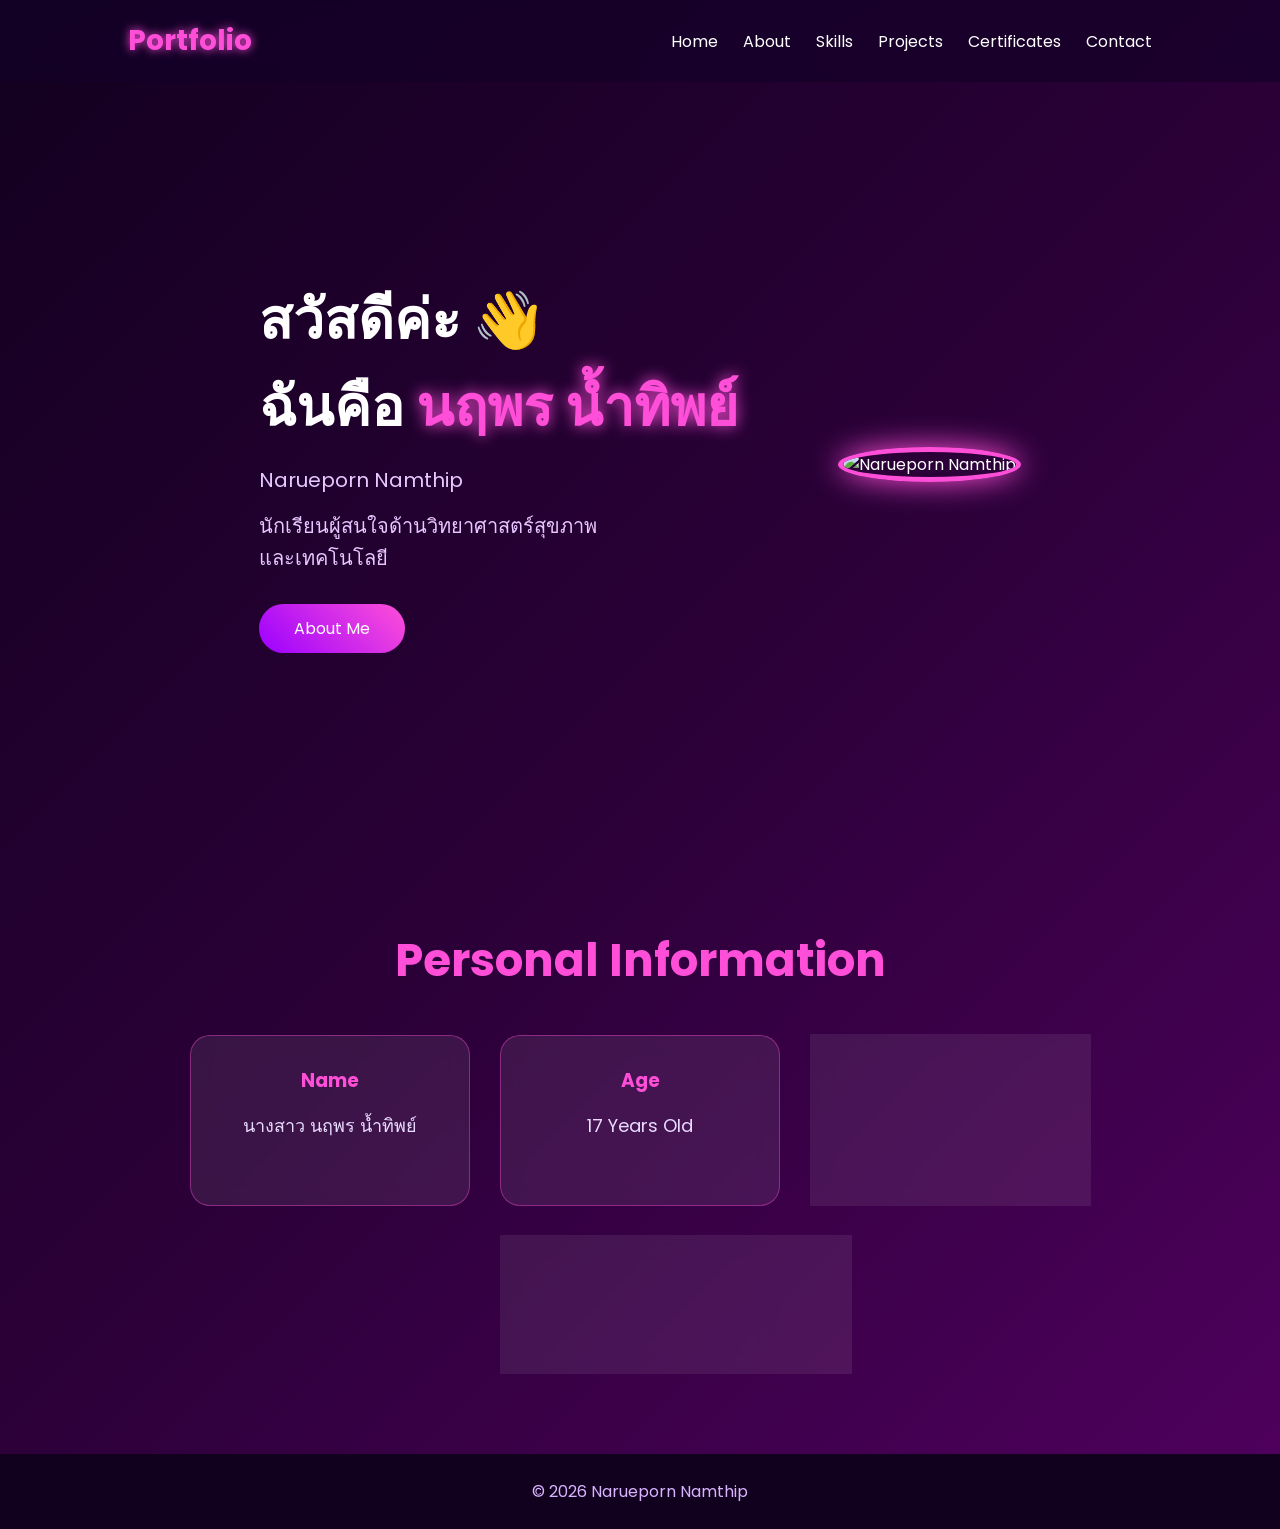
==== index.html @ ae6955fe "Create index.html" ====
<!DOCTYPE html>
<html lang="th">
<head>
    <meta charset="UTF-8">
    <meta name="viewport" content="width=device-width, initial-scale=1.0">
    <title>Portfolio | Narueporn Namthip</title>
    <!-- Google Font -->
    <link href="https://fonts.googleapis.com/css2?family=Poppins:wght@300;400;600;700&display=swap" rel="stylesheet">
    <!-- CSS -->
    <link rel="stylesheet" href="css/style.css">
</head>
<body>
<header>
    <nav>
        <h2 class="logo">
            Portfolio
        </h2>
        <ul>
            <li>
                <a href="index.html">Home</a>
            </li>
            <li>
                <a href="about.html">About</a>
            </li>
            <li>
                <a href="skills.html">Skills</a>
            </li>
            <li>
                <a href="projects.html">Projects</a>
            </li>
            <li>
                <a href="certificates.html">Certificates</a>
            </li>
            <li>
                <a href="contact.html">Contact</a>
            </li>
        </ul>
    </nav>
</header>
<section class="hero">
    <div class="hero-text">
        <h1>
            สวัสดีค่ะ 👋
            <br>
            ฉันคือ
            <span>
                นฤพร น้ำทิพย์
            </span>
        </h1>
        <p>
            Narueporn Namthip
        </p>
        <p>
            นักเรียนผู้สนใจด้านวิทยาศาสตร์สุขภาพ
            <br>
            และเทคโนโลยี
        </p>
        <a href="about.html" class="btn">
            About Me
        </a>
    </div>
    <div class="hero-image">
        <img src="images/profile.jpg"
             alt="Narueporn Namthip">
    </div>
</section>
<section class="content">
    <h1>
        Personal Information
    </h1>
    <div class="cards">
        <div class="card">
            <h3>
                Name
            </h3>
            <p>
                นางสาว นฤพร น้ำทิพย์
            </p>
        </div>
        <div class="card">
            <h3>
                Age
            </h3>
            <p>
                17 Years Old
            </p>
        </div>
        <div class="card">
            <h3>
                Education Goal
            </h3>
            <p>
                คณะสหเวชศาสตร์
                <br>
                สาขารังสี
            </p>
        </div>
        <div class="card">
            <h3>
                Email
            </h3>
            <p>
                naruepornnamthip1234@gmail.com
            </p>
        </div>
    </div>
</section>
<footer>
    <p>
        © 2026 Narueporn Namthip
    </p>
</footer>
</body>
</html>
---- css/style.css ----
/* =========================
   Global Setting
========================= */

*{
    margin:0;
    padding:0;
    box-sizing:border-box;
    font-family:'Poppins', Arial, sans-serif;
}


body{

    background:
    linear-gradient(135deg,#12001f,#2b0038,#50005e);

    color:white;

    min-height:100vh;

}



/* =========================
   Navigation Bar
========================= */

header{

    background:rgba(20,0,40,0.7);

    backdrop-filter:blur(10px);

    position:sticky;

    top:0;

    z-index:100;

}



nav{

    display:flex;

    justify-content:space-between;

    align-items:center;

    padding:20px 10%;

}



.logo{

    font-size:28px;

    font-weight:bold;

    color:#ff4fd8;

    text-shadow:
    0 0 10px #ff4fd8;

}



nav ul{

    display:flex;

    gap:25px;

    list-style:none;

}



nav ul li a{

    color:white;

    text-decoration:none;

    font-size:16px;

    transition:.3s;

}



nav ul li a:hover{

    color:#ff4fd8;

    text-shadow:
    0 0 10px #ff4fd8;

}



/* =========================
   Home Page
========================= */


.hero{

    min-height:85vh;

    display:flex;

    justify-content:center;

    align-items:center;

    gap:100px;

    padding:50px 10%;

}



.hero-text h1{

    font-size:55px;

}



.hero-text span{

    color:#ff4fd8;

    text-shadow:
    0 0 15px #ff4fd8;

}



.hero-text p{

    margin-top:15px;

    font-size:20px;

    color:#e6c7ff;

}



.btn{

    display:inline-block;

    margin-top:30px;

    padding:12px 35px;

    border-radius:30px;

    background:

    linear-gradient(
    45deg,
    #9b00ff,
    #ff4fd8
    );

    color:white;

    text-decoration:none;

    transition:.3s;

}



.btn:hover{

    transform:translateY(-5px);

    box-shadow:

    0 0 25px #ff4fd8;

}




/* Profile Image */


.hero-image img{

    width:280px;

    height:280px;

    border-radius:50%;

    object-fit:cover;

    border:5px solid #ff4fd8;


    box-shadow:

    0 0 30px #ff4fd8;

}



/* =========================
   Content Pages
========================= */


.content{

    padding:80px 10%;

    text-align:center;

}



.content h1{

    font-size:45px;

    margin-bottom:30px;

    color:#ff4fd8;

}



.content p{

    font-size:18px;

    line-height:1.8;

    color:#eadcff;

}



/* =========================
   Cards
========================= */


.cards{

    display:flex;

    justify-content:center;

    flex-wrap:wrap;

    gap:30px;

    margin-top:40px;

}



.card{

    width:280px;

    padding:30px;

    background:

    rgba(255,255,255,0.08);


    border-radius:20px;


    border:

    1px solid rgba(255,79,216,0.4);


    backdrop-filter:blur(10px);


    transition:.3s;


}



.card h3{

    color:#ff4fd8;

    margin-bottom:15px;

}



.card:hover{


    transform:translateY(-10px);


    box-shadow:

    0 0 25px #9b00ff;


}



/* =========================
   Certificate Image
========================= */


.certificate img{

    width:300px;

    border-radius:15px;

    margin:20px;

    border:3px solid #ff4fd8;

}



/* =========================
   Contact
========================= */


.contact-box{

    margin:auto;

    max-width:500px;

    padding:30px;


    background:

    rgba(255,255,255,.08);


    border-radius:20px;


}



.contact-box a{

    color:#ff4fd8;

    text-decoration:none;

}




/* =========================
   Footer
========================= */


footer{

    text-align:center;

    padding:25px;

    background:#12001f;

    color:#d8b4ff;

}



/* =========================
   Responsive Mobile
========================= */


@media(max-width:768px){


nav{

    flex-direction:column;

}


nav ul{

    margin-top:20px;

    flex-wrap:wrap;

    justify-content:center;

}



.hero{

    flex-direction:column;

    text-align:center;

}



.hero-text h1{

    font-size:40px;

}


.cards{

    flex-direction:column;

    align-items:center;

}


}
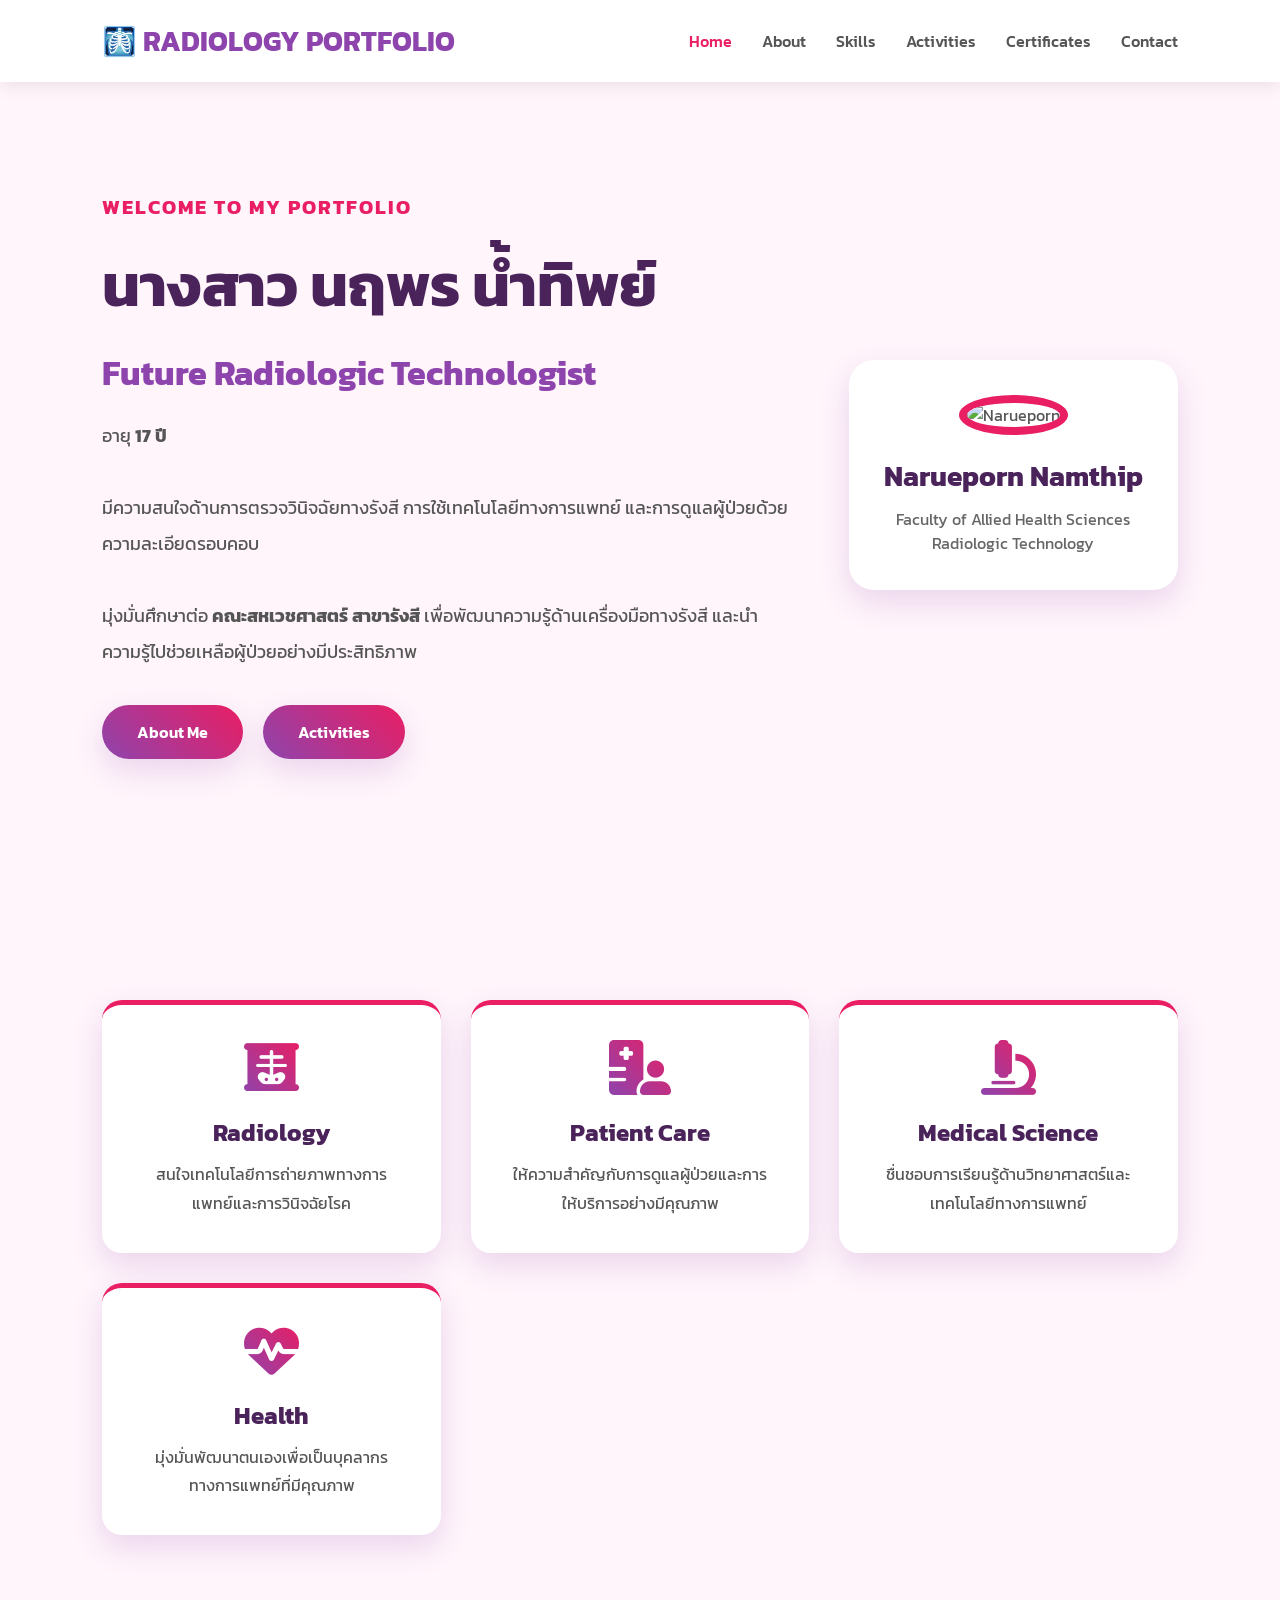
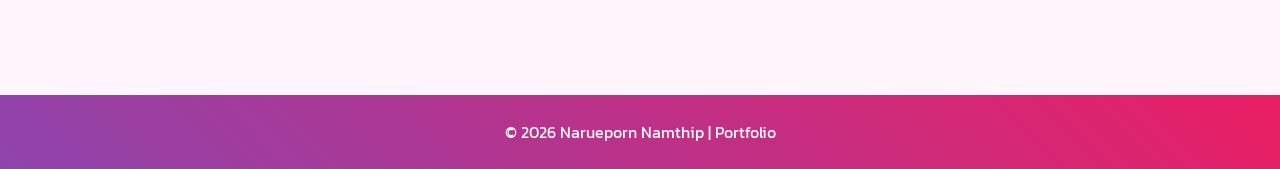
==== commit d8bf3f59: "Update index.html" ====
--- a/index.html
+++ b/index.html
@@ -1,114 +1,200 @@
 <!DOCTYPE html>
 <html lang="th">
+
 <head>
-    <meta charset="UTF-8">
-    <meta name="viewport" content="width=device-width, initial-scale=1.0">
-    <title>Portfolio | Narueporn Namthip</title>
-    <!-- Google Font -->
-    <link href="https://fonts.googleapis.com/css2?family=Poppins:wght@300;400;600;700&display=swap" rel="stylesheet">
-    <!-- CSS -->
-    <link rel="stylesheet" href="css/style.css">
+
+<meta charset="UTF-8">
+<meta name="viewport" content="width=device-width, initial-scale=1.0">
+
+<title>Narueporn Portfolio</title>
+
+<link rel="preconnect" href="https://fonts.googleapis.com">
+
+<link href="https://fonts.googleapis.com/css2?family=Kanit:wght@300;400;600;700&display=swap" rel="stylesheet">
+
+<link rel="stylesheet"
+href="https://cdnjs.cloudflare.com/ajax/libs/font-awesome/6.7.2/css/all.min.css">
+
+<link rel="stylesheet"
+href="css/style.css">
+
 </head>
+
 <body>
+
 <header>
-    <nav>
-        <h2 class="logo">
-            Portfolio
-        </h2>
-        <ul>
-            <li>
-                <a href="index.html">Home</a>
-            </li>
-            <li>
-                <a href="about.html">About</a>
-            </li>
-            <li>
-                <a href="skills.html">Skills</a>
-            </li>
-            <li>
-                <a href="projects.html">Projects</a>
-            </li>
-            <li>
-                <a href="certificates.html">Certificates</a>
-            </li>
-            <li>
-                <a href="contact.html">Contact</a>
-            </li>
-        </ul>
-    </nav>
+
+<nav>
+
+<div class="logo">
+
+🩻 RADIOLOGY PORTFOLIO
+
+</div>
+
+<ul>
+
+<li><a href="index.html" class="active">Home</a></li>
+
+<li><a href="about.html">About</a></li>
+
+<li><a href="skills.html">Skills</a></li>
+
+<li><a href="projects.html">Activities</a></li>
+
+<li><a href="certificates.html">Certificates</a></li>
+
+<li><a href="contact.html">Contact</a></li>
+
+</ul>
+
+</nav>
+
 </header>
+
 <section class="hero">
-    <div class="hero-text">
-        <h1>
-            สวัสดีค่ะ 👋
-            <br>
-            ฉันคือ
-            <span>
-                นฤพร น้ำทิพย์
-            </span>
-        </h1>
-        <p>
-            Narueporn Namthip
-        </p>
-        <p>
-            นักเรียนผู้สนใจด้านวิทยาศาสตร์สุขภาพ
-            <br>
-            และเทคโนโลยี
-        </p>
-        <a href="about.html" class="btn">
-            About Me
-        </a>
-    </div>
-    <div class="hero-image">
-        <img src="images/profile.jpg"
-             alt="Narueporn Namthip">
-    </div>
+
+<div class="left">
+
+<h3>WELCOME TO MY PORTFOLIO</h3>
+
+<h1>นางสาว นฤพร น้ำทิพย์</h1>
+
+<h2>Future Radiologic Technologist</h2>
+
+<p>
+
+อายุ <strong>17 ปี</strong>
+
+<br><br>
+
+มีความสนใจด้านการตรวจวินิจฉัยทางรังสี
+การใช้เทคโนโลยีทางการแพทย์
+และการดูแลผู้ป่วยด้วยความละเอียดรอบคอบ
+
+<br><br>
+
+มุ่งมั่นศึกษาต่อ
+
+<strong>คณะสหเวชศาสตร์ สาขารังสี</strong>
+
+เพื่อพัฒนาความรู้ด้านเครื่องมือทางรังสี
+และนำความรู้ไปช่วยเหลือผู้ป่วยอย่างมีประสิทธิภาพ
+
+</p>
+
+<div class="button">
+
+<a href="about.html">
+
+About Me
+
+</a>
+
+<a href="projects.html">
+
+Activities
+
+</a>
+
+</div>
+
+</div>
+
+<div class="right">
+
+<div class="profile-card">
+
+<img src="images/profile.jpg" alt="Narueporn">
+
+<h3>Narueporn Namthip</h3>
+
+<p>
+
+Faculty of Allied Health Sciences
+
+<br>
+
+Radiologic Technology
+
+</p>
+
+</div>
+
+</div>
+
 </section>
-<section class="content">
-    <h1>
-        Personal Information
-    </h1>
-    <div class="cards">
-        <div class="card">
-            <h3>
-                Name
-            </h3>
-            <p>
-                นางสาว นฤพร น้ำทิพย์
-            </p>
-        </div>
-        <div class="card">
-            <h3>
-                Age
-            </h3>
-            <p>
-                17 Years Old
-            </p>
-        </div>
-        <div class="card">
-            <h3>
-                Education Goal
-            </h3>
-            <p>
-                คณะสหเวชศาสตร์
-                <br>
-                สาขารังสี
-            </p>
-        </div>
-        <div class="card">
-            <h3>
-                Email
-            </h3>
-            <p>
-                naruepornnamthip1234@gmail.com
-            </p>
-        </div>
-    </div>
+
+<section class="cards">
+
+<div class="card">
+
+<i class="fa-solid fa-x-ray"></i>
+
+<h2>Radiology</h2>
+
+<p>
+
+สนใจเทคโนโลยีการถ่ายภาพทางการแพทย์และการวินิจฉัยโรค
+
+</p>
+
+</div>
+
+<div class="card">
+
+<i class="fa-solid fa-hospital-user"></i>
+
+<h2>Patient Care</h2>
+
+<p>
+
+ให้ความสำคัญกับการดูแลผู้ป่วยและการให้บริการอย่างมีคุณภาพ
+
+</p>
+
+</div>
+
+<div class="card">
+
+<i class="fa-solid fa-microscope"></i>
+
+<h2>Medical Science</h2>
+
+<p>
+
+ชื่นชอบการเรียนรู้ด้านวิทยาศาสตร์และเทคโนโลยีทางการแพทย์
+
+</p>
+
+</div>
+
+<div class="card">
+
+<i class="fa-solid fa-heart-pulse"></i>
+
+<h2>Health</h2>
+
+<p>
+
+มุ่งมั่นพัฒนาตนเองเพื่อเป็นบุคลากรทางการแพทย์ที่มีคุณภาพ
+
+</p>
+
+</div>
+
 </section>
+
 <footer>
-    <p>
-        © 2026 Narueporn Namthip
-    </p>
+
+<p>
+
+© 2026 Narueporn Namthip | Portfolio
+
+</p>
+
 </footer>
+
 </body>
+
 </html>
--- a/css/style.css
+++ b/css/style.css
@@ -1,473 +1,854 @@
-/* =========================
-   Global Setting
-========================= */
+/*======================================
+        GOOGLE FONT
+======================================*/
+
+@import url('https://fonts.googleapis.com/css2?family=Kanit:wght@300;400;500;700&display=swap');
+
+/*======================================
+            COLOR
+======================================*/
+
+:root{
+
+--primary:#8E44AD;
+
+--secondary:#E91E63;
+
+--light:#FFF5FB;
+
+--white:#ffffff;
+
+--dark:#4A235A;
+
+--text:#555;
+
+--shadow:0 12px 30px rgba(142,68,173,.18);
+
+}
+
+/*======================================
+            RESET
+======================================*/
 
 *{
-    margin:0;
-    padding:0;
-    box-sizing:border-box;
-    font-family:'Poppins', Arial, sans-serif;
-}
-
+
+margin:0;
+
+padding:0;
+
+box-sizing:border-box;
+
+font-family:'Kanit',sans-serif;
+
+}
+
+html{
+
+scroll-behavior:smooth;
+
+}
 
 body{
 
-    background:
-    linear-gradient(135deg,#12001f,#2b0038,#50005e);
-
-    color:white;
-
-    min-height:100vh;
-
-}
-
-
-
-/* =========================
-   Navigation Bar
-========================= */
+background:var(--light);
+
+color:var(--text);
+
+}
+
+/*======================================
+            NAVBAR
+======================================*/
 
 header{
 
-    background:rgba(20,0,40,0.7);
-
-    backdrop-filter:blur(10px);
-
-    position:sticky;
-
-    top:0;
-
-    z-index:100;
-
-}
-
-
+position:fixed;
+
+top:0;
+
+left:0;
+
+width:100%;
+
+z-index:999;
+
+background:rgba(255,255,255,.95);
+
+backdrop-filter:blur(12px);
+
+box-shadow:0 5px 15px rgba(0,0,0,.08);
+
+}
 
 nav{
 
-    display:flex;
-
-    justify-content:space-between;
-
-    align-items:center;
-
-    padding:20px 10%;
-
-}
-
-
+display:flex;
+
+justify-content:space-between;
+
+align-items:center;
+
+padding:20px 8%;
+
+}
 
 .logo{
 
-    font-size:28px;
-
-    font-weight:bold;
-
-    color:#ff4fd8;
-
-    text-shadow:
-    0 0 10px #ff4fd8;
-
-}
-
-
+font-size:28px;
+
+font-weight:700;
+
+color:var(--primary);
+
+}
 
 nav ul{
 
-    display:flex;
-
-    gap:25px;
-
-    list-style:none;
-
-}
-
-
-
-nav ul li a{
-
-    color:white;
-
-    text-decoration:none;
-
-    font-size:16px;
-
-    transition:.3s;
-
-}
-
-
-
-nav ul li a:hover{
-
-    color:#ff4fd8;
-
-    text-shadow:
-    0 0 10px #ff4fd8;
-
-}
-
-
-
-/* =========================
-   Home Page
-========================= */
-
+display:flex;
+
+gap:30px;
+
+list-style:none;
+
+}
+
+nav a{
+
+text-decoration:none;
+
+color:#555;
+
+font-weight:500;
+
+transition:.3s;
+
+}
+
+nav a:hover,
+
+nav a.active{
+
+color:var(--secondary);
+
+}
+
+/*======================================
+            HERO
+======================================*/
 
 .hero{
 
-    min-height:85vh;
-
-    display:flex;
-
-    justify-content:center;
-
-    align-items:center;
-
-    gap:100px;
-
-    padding:50px 10%;
-
-}
-
-
-
-.hero-text h1{
-
-    font-size:55px;
-
-}
-
-
-
-.hero-text span{
-
-    color:#ff4fd8;
-
-    text-shadow:
-    0 0 15px #ff4fd8;
-
-}
-
-
-
-.hero-text p{
-
-    margin-top:15px;
-
-    font-size:20px;
-
-    color:#e6c7ff;
-
-}
-
-
-
-.btn{
-
-    display:inline-block;
-
-    margin-top:30px;
-
-    padding:12px 35px;
-
-    border-radius:30px;
-
-    background:
-
-    linear-gradient(
-    45deg,
-    #9b00ff,
-    #ff4fd8
-    );
-
-    color:white;
-
-    text-decoration:none;
-
-    transition:.3s;
-
-}
-
-
-
-.btn:hover{
-
-    transform:translateY(-5px);
-
-    box-shadow:
-
-    0 0 25px #ff4fd8;
-
-}
-
-
-
-
-/* Profile Image */
-
-
-.hero-image img{
-
-    width:280px;
-
-    height:280px;
-
-    border-radius:50%;
-
-    object-fit:cover;
-
-    border:5px solid #ff4fd8;
-
-
-    box-shadow:
-
-    0 0 30px #ff4fd8;
-
-}
-
-
-
-/* =========================
-   Content Pages
-========================= */
-
-
-.content{
-
-    padding:80px 10%;
-
-    text-align:center;
-
-}
-
-
-
-.content h1{
-
-    font-size:45px;
-
-    margin-bottom:30px;
-
-    color:#ff4fd8;
-
-}
-
-
-
-.content p{
-
-    font-size:18px;
-
-    line-height:1.8;
-
-    color:#eadcff;
-
-}
-
-
-
-/* =========================
-   Cards
-========================= */
-
+min-height:100vh;
+
+display:flex;
+
+justify-content:space-between;
+
+align-items:center;
+
+padding:130px 8% 80px;
+
+gap:60px;
+
+}
+
+.left{
+
+flex:1;
+
+}
+
+.left h3{
+
+color:var(--secondary);
+
+letter-spacing:2px;
+
+font-size:20px;
+
+}
+
+.left h1{
+
+font-size:60px;
+
+margin:18px 0;
+
+color:var(--dark);
+
+}
+
+.left h2{
+
+font-size:34px;
+
+color:var(--primary);
+
+margin-bottom:20px;
+
+}
+
+.left p{
+
+font-size:18px;
+
+line-height:2;
+
+margin-bottom:35px;
+
+}
+
+.button{
+
+display:flex;
+
+gap:20px;
+
+}
+
+.button a{
+
+padding:15px 35px;
+
+text-decoration:none;
+
+background:linear-gradient(45deg,var(--primary),var(--secondary));
+
+color:white;
+
+border-radius:50px;
+
+font-weight:600;
+
+transition:.35s;
+
+box-shadow:var(--shadow);
+
+}
+
+.button a:hover{
+
+transform:translateY(-5px);
+
+}
+
+/*======================================
+        PROFILE CARD
+======================================*/
+
+.profile-card{
+
+background:white;
+
+padding:35px;
+
+border-radius:25px;
+
+text-align:center;
+
+box-shadow:var(--shadow);
+
+transition:.4s;
+
+}
+
+.profile-card:hover{
+
+transform:translateY(-10px);
+
+}
+
+.profile-card img{
+
+width:280px;
+
+height:280px;
+
+object-fit:cover;
+
+border-radius:50%;
+
+border:8px solid var(--secondary);
+
+margin-bottom:20px;
+
+transition:.35s;
+
+}
+
+.profile-card img:hover{
+
+transform:scale(1.05);
+
+}
+
+.profile-card h3{
+
+font-size:28px;
+
+color:var(--dark);
+
+}
+
+.profile-card p{
+
+color:#666;
+
+margin-top:10px;
+
+}
+
+/*======================================
+            TITLE
+======================================*/
+
+.title{
+
+text-align:center;
+
+margin-bottom:60px;
+
+}
+
+.title h1{
+
+font-size:48px;
+
+color:var(--dark);
+
+}
+
+.line{
+
+width:120px;
+
+height:5px;
+
+background:linear-gradient(90deg,var(--primary),var(--secondary));
+
+margin:15px auto;
+
+border-radius:20px;
+
+}
+/*======================================
+            CARDS
+======================================*/
 
 .cards{
 
-    display:flex;
-
-    justify-content:center;
-
-    flex-wrap:wrap;
-
-    gap:30px;
-
-    margin-top:40px;
-
-}
-
-
+padding:100px 8%;
+
+display:grid;
+
+grid-template-columns:repeat(auto-fit,minmax(250px,1fr));
+
+gap:30px;
+
+}
 
 .card{
 
-    width:280px;
-
-    padding:30px;
-
-    background:
-
-    rgba(255,255,255,0.08);
-
-
-    border-radius:20px;
-
-
-    border:
-
-    1px solid rgba(255,79,216,0.4);
-
-
-    backdrop-filter:blur(10px);
-
-
-    transition:.3s;
-
-
-}
-
-
-
-.card h3{
-
-    color:#ff4fd8;
-
-    margin-bottom:15px;
-
-}
-
-
+background:var(--white);
+
+padding:35px;
+
+border-radius:20px;
+
+text-align:center;
+
+box-shadow:var(--shadow);
+
+transition:.35s;
+
+border-top:5px solid var(--secondary);
+
+}
 
 .card:hover{
 
-
-    transform:translateY(-10px);
-
-
-    box-shadow:
-
-    0 0 25px #9b00ff;
-
-
-}
-
-
-
-/* =========================
-   Certificate Image
-========================= */
-
-
-.certificate img{
-
-    width:300px;
-
-    border-radius:15px;
-
-    margin:20px;
-
-    border:3px solid #ff4fd8;
-
-}
-
-
-
-/* =========================
-   Contact
-========================= */
-
+transform:translateY(-10px);
+
+}
+
+.card i{
+
+font-size:55px;
+
+background:linear-gradient(45deg,var(--primary),var(--secondary));
+
+-webkit-background-clip:text;
+
+-webkit-text-fill-color:transparent;
+
+margin-bottom:20px;
+
+}
+
+.card h2{
+
+color:var(--dark);
+
+margin-bottom:10px;
+
+}
+
+.card p{
+
+line-height:1.8;
+
+}
+
+/*======================================
+            ABOUT
+======================================*/
+
+.about-page{
+
+padding:130px 8%;
+
+display:grid;
+
+grid-template-columns:340px 1fr;
+
+gap:60px;
+
+align-items:center;
+
+}
+
+.about-image{
+
+text-align:center;
+
+}
+
+.about-image img{
+
+width:300px;
+
+height:300px;
+
+object-fit:cover;
+
+border-radius:20px;
+
+border:6px solid var(--secondary);
+
+box-shadow:var(--shadow);
+
+}
+
+.about-image h2{
+
+margin-top:20px;
+
+color:var(--dark);
+
+}
+
+.about-detail h1{
+
+font-size:45px;
+
+color:var(--dark);
+
+margin-bottom:15px;
+
+}
+
+.about-detail p{
+
+line-height:2;
+
+margin-bottom:18px;
+
+}
+
+/*======================================
+            SKILLS
+======================================*/
+
+.skills-page{
+
+padding:130px 8%;
+
+}
+
+.skills-grid{
+
+display:grid;
+
+grid-template-columns:repeat(auto-fit,minmax(250px,1fr));
+
+gap:30px;
+
+}
+
+.skill-box{
+
+background:white;
+
+padding:30px;
+
+border-radius:20px;
+
+text-align:center;
+
+box-shadow:var(--shadow);
+
+transition:.35s;
+
+}
+
+.skill-box:hover{
+
+transform:scale(1.05);
+
+}
+
+.skill-box i{
+
+font-size:50px;
+
+color:var(--primary);
+
+margin-bottom:20px;
+
+}
+
+.skill-box h3{
+
+margin-bottom:15px;
+
+color:var(--dark);
+
+}
+
+/*======================================
+          ACTIVITIES
+======================================*/
+
+.activities{
+
+padding:130px 8%;
+
+}
+
+.activity-grid{
+
+display:grid;
+
+grid-template-columns:repeat(auto-fit,minmax(300px,1fr));
+
+gap:30px;
+
+}
+
+.activity-card{
+
+background:white;
+
+border-radius:20px;
+
+overflow:hidden;
+
+box-shadow:var(--shadow);
+
+transition:.35s;
+
+}
+
+.activity-card:hover{
+
+transform:translateY(-10px);
+
+}
+
+.activity-card img{
+
+width:100%;
+
+height:220px;
+
+object-fit:cover;
+
+}
+
+.activity-card .content{
+
+padding:25px;
+
+}
+
+.activity-card h3{
+
+color:var(--primary);
+
+margin-bottom:10px;
+
+}
+
+/*======================================
+        CERTIFICATES
+======================================*/
+
+.certificates-page{
+
+padding:130px 8%;
+
+}
+
+.certificate-grid{
+
+display:grid;
+
+grid-template-columns:repeat(auto-fit,minmax(300px,1fr));
+
+gap:30px;
+
+}
+
+.certificate-item{
+
+background:white;
+
+border-radius:20px;
+
+overflow:hidden;
+
+box-shadow:var(--shadow);
+
+transition:.35s;
+
+}
+
+.certificate-item:hover{
+
+transform:translateY(-10px);
+
+}
+
+.certificate-item img{
+
+width:100%;
+
+height:220px;
+
+object-fit:cover;
+
+}
+
+.certificate-info{
+
+padding:20px;
+
+text-align:center;
+
+}
+
+.certificate-info h3{
+
+color:var(--primary);
+
+margin-bottom:10px;
+
+}
+
+/*======================================
+            CONTACT
+======================================*/
+
+.contact-page{
+
+padding:130px 8%;
+
+display:grid;
+
+grid-template-columns:350px 1fr;
+
+gap:60px;
+
+align-items:center;
+
+}
+
+.contact-left{
+
+background:white;
+
+padding:35px;
+
+text-align:center;
+
+border-radius:20px;
+
+box-shadow:var(--shadow);
+
+}
+
+.contact-left img{
+
+width:220px;
+
+height:220px;
+
+border-radius:50%;
+
+object-fit:cover;
+
+border:6px solid var(--secondary);
+
+margin-bottom:20px;
+
+}
+
+.contact-right h1{
+
+font-size:45px;
+
+color:var(--dark);
+
+margin-bottom:15px;
+
+}
 
 .contact-box{
 
-    margin:auto;
-
-    max-width:500px;
-
-    padding:30px;
-
-
-    background:
-
-    rgba(255,255,255,.08);
-
-
-    border-radius:20px;
-
-
-}
-
-
+display:flex;
+
+align-items:center;
+
+gap:20px;
+
+background:white;
+
+padding:22px;
+
+margin-bottom:20px;
+
+border-radius:15px;
+
+box-shadow:0 8px 18px rgba(0,0,0,.08);
+
+transition:.3s;
+
+}
+
+.contact-box:hover{
+
+background:linear-gradient(45deg,var(--primary),var(--secondary));
+
+transform:translateX(10px);
+
+}
+
+.contact-box:hover i,
+
+.contact-box:hover h3,
+
+.contact-box:hover p,
+
+.contact-box:hover a{
+
+color:white;
+
+}
+
+.contact-box i{
+
+font-size:30px;
+
+color:var(--primary);
+
+width:40px;
+
+}
 
 .contact-box a{
 
-    color:#ff4fd8;
-
-    text-decoration:none;
-
-}
-
-
-
-
-/* =========================
-   Footer
-========================= */
-
+text-decoration:none;
+
+color:#555;
+
+}
+
+/*======================================
+            FOOTER
+======================================*/
 
 footer{
 
-    text-align:center;
-
-    padding:25px;
-
-    background:#12001f;
-
-    color:#d8b4ff;
-
-}
-
-
-
-/* =========================
-   Responsive Mobile
-========================= */
-
-
-@media(max-width:768px){
-
-
-nav{
-
-    flex-direction:column;
-
-}
-
-
-nav ul{
-
-    margin-top:20px;
-
-    flex-wrap:wrap;
-
-    justify-content:center;
-
-}
-
-
+background:linear-gradient(45deg,var(--primary),var(--secondary));
+
+color:white;
+
+text-align:center;
+
+padding:25px;
+
+margin-top:60px;
+
+}
+
+/*======================================
+          RESPONSIVE
+======================================*/
+
+@media(max-width:900px){
 
 .hero{
 
-    flex-direction:column;
-
-    text-align:center;
-
-}
-
-
-
-.hero-text h1{
-
-    font-size:40px;
-
-}
-
-
-.cards{
-
-    flex-direction:column;
-
-    align-items:center;
-
-}
-
-
-}
+flex-direction:column;
+
+text-align:center;
+
+}
+
+.about-page,
+
+.contact-page{
+
+grid-template-columns:1fr;
+
+text-align:center;
+
+}
+
+.about-image img{
+
+width:240px;
+
+height:240px;
+
+}
+
+.profile-card img{
+
+width:220px;
+
+height:220px;
+
+}
+
+.left h1{
+
+font-size:42px;
+
+}
+
+.left h2{
+
+font-size:28px;
+
+}
+
+.button{
+
+justify-content:center;
+
+flex-wrap:wrap;
+
+}
+
+}
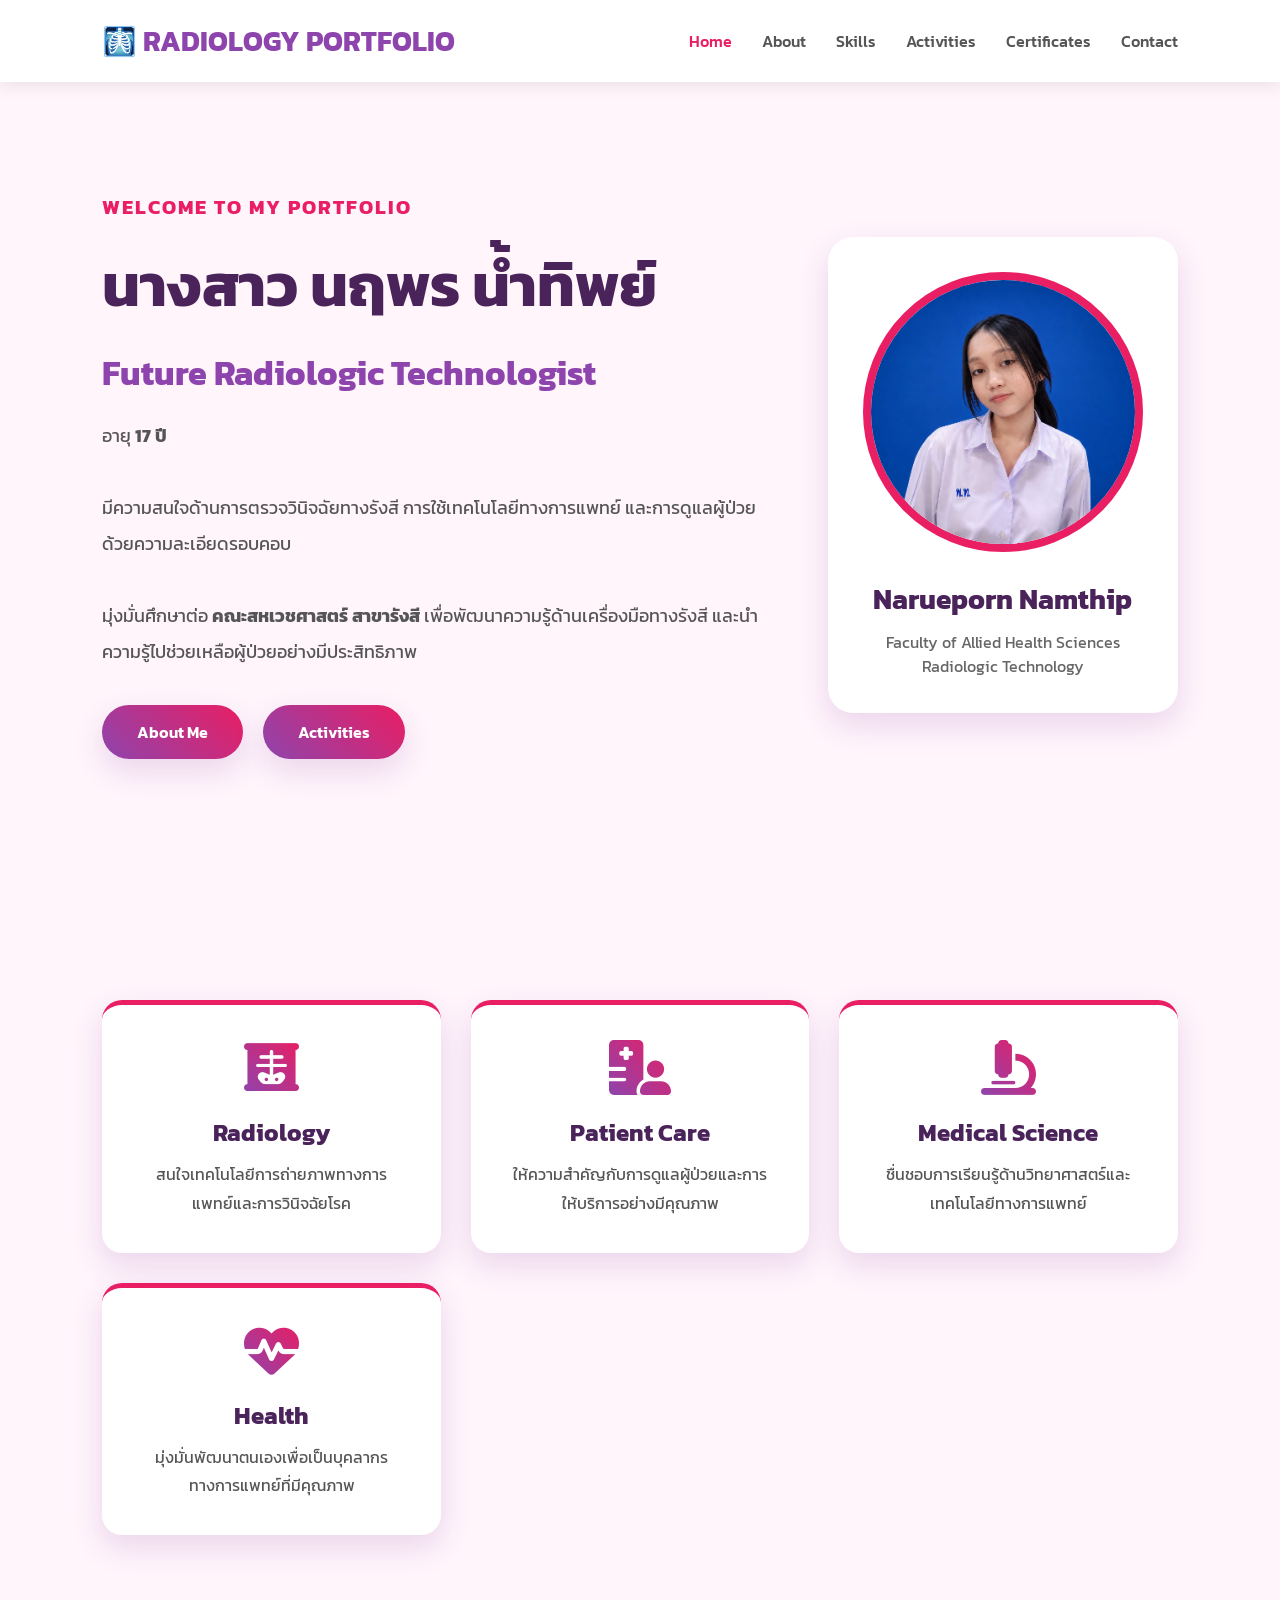
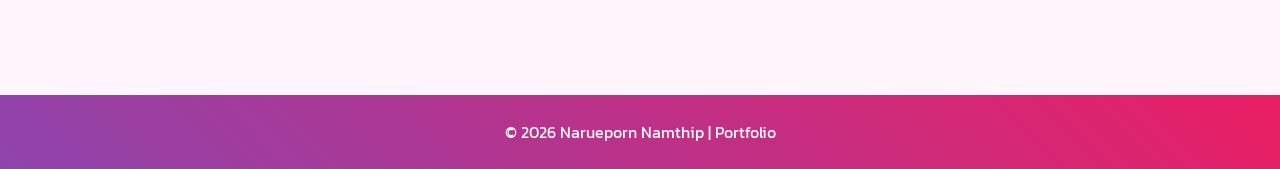
==== commit 1f8daad9: "Update index.html" ====
--- a/index.html
+++ b/index.html
@@ -105,7 +105,7 @@
 
 <div class="profile-card">
 
-<img src="images/profile.jpg" alt="Narueporn">
+<img src="images/91A52E0B-9B85-48AB-AFBC-5EFAFE2E7C11.jpg" alt="Narueporn">
 
 <h3>Narueporn Namthip</h3>
 
--- a/css/style.css
+++ b/css/style.css
@@ -852,3 +852,332 @@
 }
 
 }
+/*======================================
+      MEDICAL ABOUT
+======================================*/
+
+.medical-grid{
+
+display:grid;
+
+grid-template-columns:repeat(auto-fit,minmax(180px,1fr));
+
+gap:20px;
+
+margin-top:40px;
+
+}
+
+.medical-card{
+
+background:white;
+
+padding:25px;
+
+text-align:center;
+
+border-radius:20px;
+
+box-shadow:var(--shadow);
+
+transition:.35s;
+
+border-top:5px solid var(--secondary);
+
+}
+
+.medical-card:hover{
+
+transform:translateY(-10px);
+
+}
+
+.medical-card i{
+
+font-size:45px;
+
+background:linear-gradient(45deg,var(--primary),var(--secondary));
+
+-webkit-background-clip:text;
+
+-webkit-text-fill-color:transparent;
+
+margin-bottom:15px;
+
+}
+
+.medical-card h3{
+
+color:var(--dark);
+
+margin-bottom:10px;
+
+}
+
+.medical-card p{
+
+color:#666;
+
+line-height:1.8;
+
+}
+/*======================================
+        SKILL PROGRESS
+======================================*/
+
+.progress{
+
+width:100%;
+
+height:12px;
+
+background:#f3d7eb;
+
+border-radius:30px;
+
+margin-top:18px;
+
+overflow:hidden;
+
+}
+
+.progress-bar{
+
+height:100%;
+
+background:linear-gradient(90deg,var(--primary),var(--secondary));
+
+border-radius:30px;
+
+position:relative;
+
+transition:1s;
+
+}
+
+.progress-bar span{
+
+position:absolute;
+
+right:8px;
+
+top:-28px;
+
+font-size:14px;
+
+font-weight:600;
+
+color:var(--dark);
+
+}
+/*======================================
+        ACTIVITIES
+======================================*/
+
+.activities{
+
+padding:130px 8%;
+
+}
+
+.activity-grid{
+
+display:grid;
+
+grid-template-columns:repeat(auto-fit,minmax(280px,1fr));
+
+gap:30px;
+
+margin-top:50px;
+
+}
+
+.activity-card{
+
+background:#fff;
+
+border-radius:20px;
+
+overflow:hidden;
+
+box-shadow:var(--shadow);
+
+transition:.35s;
+
+border-top:5px solid var(--secondary);
+
+}
+
+.activity-card:hover{
+
+transform:translateY(-10px);
+
+}
+
+.activity-card img{
+
+width:100%;
+
+height:220px;
+
+object-fit:cover;
+
+transition:.4s;
+
+}
+
+.activity-card:hover img{
+
+transform:scale(1.08);
+
+}
+
+.activity-card .content{
+
+padding:25px;
+
+}
+
+.activity-card h3{
+
+color:var(--primary);
+
+margin-bottom:12px;
+
+font-size:22px;
+
+}
+
+.activity-card h3 i{
+
+color:var(--secondary);
+
+margin-right:8px;
+
+}
+
+.activity-card p{
+
+line-height:1.8;
+
+color:#666;
+
+}
+/*==============================
+      CERTIFICATES GALLERY
+==============================*/
+
+.certificate-item{
+
+border:2px solid #f4d4ff;
+
+}
+
+.certificate-item:hover{
+
+transform:translateY(-10px);
+
+box-shadow:0 15px 35px rgba(233,30,99,.25);
+
+}
+
+.certificate-item img{
+
+transition:.4s;
+
+}
+
+.certificate-item:hover img{
+
+transform:scale(1.08);
+
+}
+
+.certificate-info{
+
+padding:20px;
+
+text-align:center;
+
+}
+
+.certificate-info h3{
+
+color:var(--primary);
+
+margin-bottom:10px;
+
+}
+
+.certificate-info p{
+
+color:#666;
+
+line-height:1.8;
+
+}
+/*======================================
+        CONTACT EFFECT
+======================================*/
+
+.contact-left{
+
+background:linear-gradient(135deg,#8E44AD,#E91E63);
+
+color:white;
+
+padding:40px;
+
+border-radius:25px;
+
+box-shadow:var(--shadow);
+
+}
+
+.contact-left h2{
+
+color:white;
+
+margin-top:20px;
+
+}
+
+.contact-left p{
+
+color:#f8e9ff;
+
+}
+
+.contact-box{
+
+border-left:5px solid var(--secondary);
+
+}
+
+.contact-box:hover{
+
+background:linear-gradient(45deg,var(--primary),var(--secondary));
+
+transform:translateX(10px);
+
+}
+
+.contact-box:hover i,
+
+.contact-box:hover h3,
+
+.contact-box:hover p,
+
+.contact-box:hover a{
+
+color:white;
+
+}
+
+.contact-box a{
+
+text-decoration:none;
+
+color:#555;
+
+}
